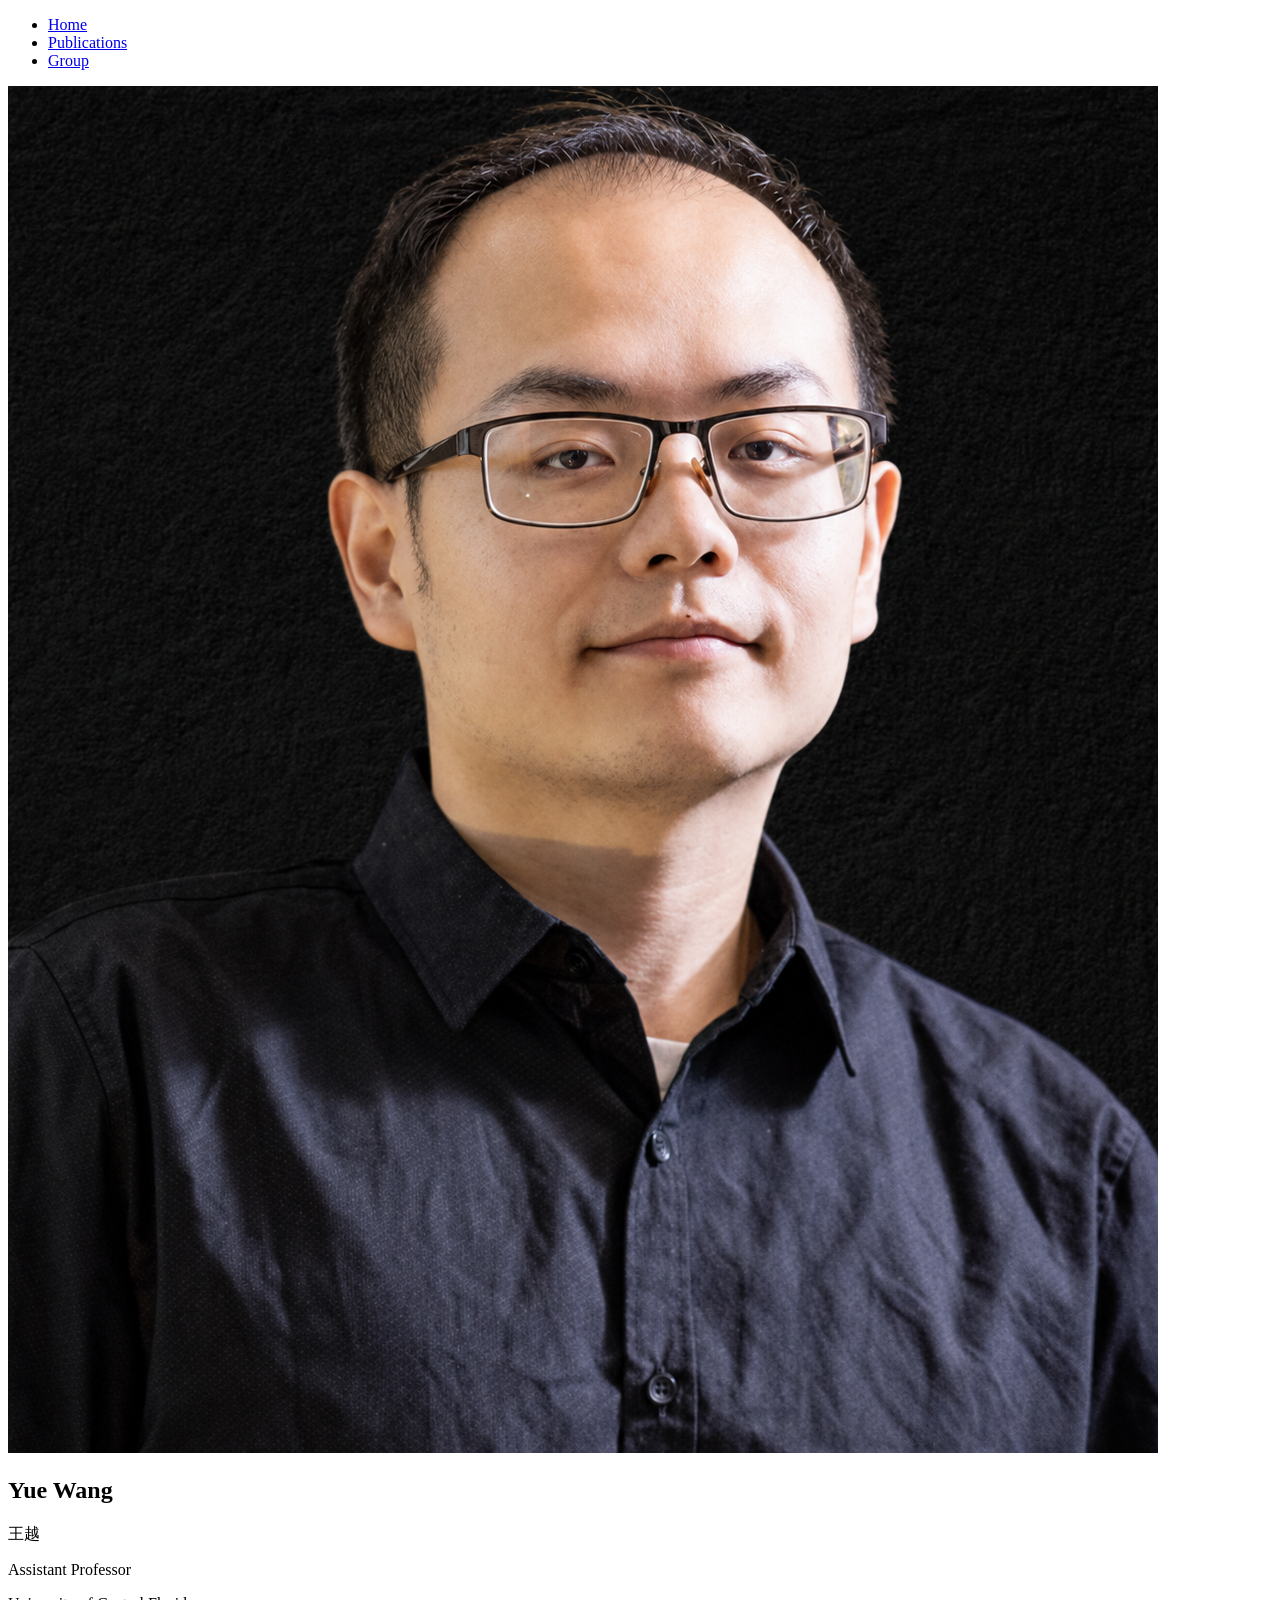
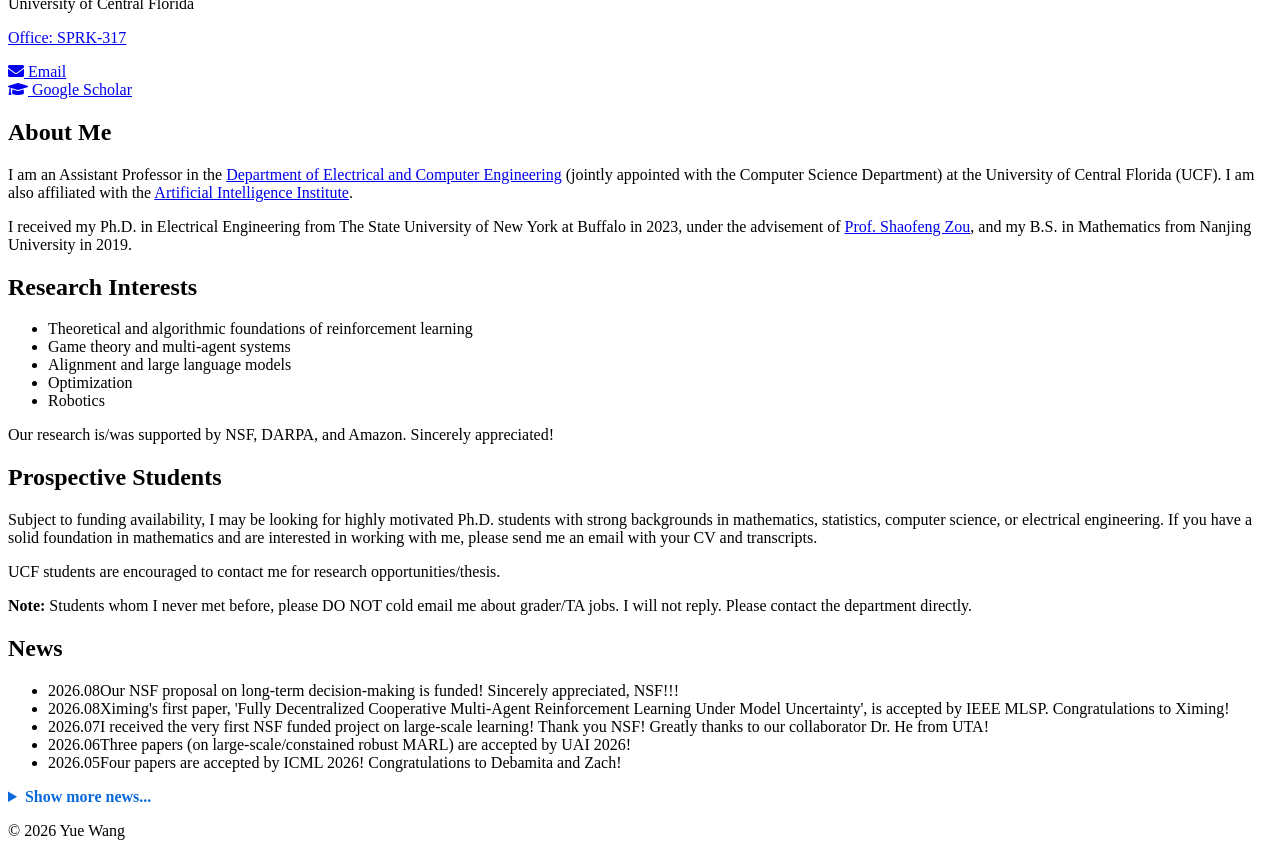
==== index.html @ 458966d5 "Update index.html" ====
<!DOCTYPE html>
<html lang="en">
<head>
    <meta charset="UTF-8">
    <meta name="viewport" content="width=device-width, initial-scale=1.0">
    <title>Yue Wang - Home</title>
    <link rel="stylesheet" href="https://fonts.googleapis.com/css2?family=Inter:wght@300;400;600&family=Merriweather:wght@400;700&display=swap">
    <link rel="stylesheet" href="https://cdnjs.cloudflare.com/ajax/libs/font-awesome/5.15.3/css/all.min.css">
    <link rel="stylesheet" href="styles.css?v=1.2">
</head>
<body class="bg-light">

    <nav class="navbar">
        <div class="nav-container">
            <ul class="nav-links">
                <li><a href="index.html" class="active">Home</a></li>
                <li><a href="publications.html">Publications</a></li>
                <li><a href="group.html">Group</a></li>
            </ul>
        </div>
    </nav>

    <div class="main-layout">
        <aside class="sidebar">
            <div class="sidebar-card">
                <img src="profile2.png" alt="Yue Wang" class="profile-img">
                
                <h1 class="sidebar-name">Yue Wang</h1>
                <p class="sidebar-name-zh">王越</p>
                <p class="sidebar-title">Assistant Professor</p>
                <p class="sidebar-affiliation">University of Central Florida</p>
                <p class="office"><a href="https://map.ucf.edu/print/?&show=139">Office: SPRK-317</a></p>
                
                <div class="sidebar-links">
                    <a href="mailto:yue.wang@ucf.edu" class="email-link">
                        <i class="fas fa-envelope"></i> Email
                    </a>
                    <div class="social-icons">
                        <a href="https://scholar.google.com/citations?user=ndMi_z8AAAAJ"><i class="fas fa-graduation-cap"></i> Google Scholar 
                    </a>
                    </div>
                </div>
            </div>
        </aside>

        <div class="content-area">
            
            <section class="card">
                <h2>About Me</h2>
                <p>I am an Assistant Professor in the <a href="https://www.ece.ucf.edu/" target="_blank">Department of Electrical and Computer Engineering</a> (jointly appointed with the Computer Science Department) at the University of Central Florida (UCF). I am also affiliated with the <a href="https://ai.ucf.edu/" target="_blank">Artificial Intelligence Institute</a>.</p>
                <p>I received my Ph.D. in Electrical Engineering from The State University of New York at Buffalo in 2023, under the advisement of <a href="https://sites.google.com/view/szou/home" target="_blank">Prof. Shaofeng Zou</a>, and my B.S. in Mathematics from Nanjing University in 2019.</p>
            </section>

            <section class="card">
                <h2>Research Interests</h2>
                <ul class="interest-list">
                    <li>Theoretical and algorithmic foundations of reinforcement learning</li>
                    <li>Game theory and multi-agent systems</li>
                    <li>Alignment and large language models</li>
                    <li>Optimization</li>
                    <li>Robotics</li>
                </ul>
                <p>Our research is/was supported by NSF, DARPA, and Amazon. Sincerely appreciated! </p>
            </section>

            <section class="card alert-card">
                <h2>Prospective Students</h2>
                <p>Subject to funding availability, I may be looking for highly motivated Ph.D. students with strong backgrounds in mathematics, statistics, computer science, or electrical engineering. If you have a solid foundation in mathematics and are interested in working with me, please send me an email with your CV and transcripts.</p>
                <p class="note">UCF students are encouraged to contact me for research opportunities/thesis.</p>
                <p class="warning"><strong>Note:</strong> Students whom I never met before, please DO NOT cold email me about grader/TA jobs. I will not reply. Please contact the department directly.</p>
            </section>

            <section class="card">
    <h2>News</h2>
    
    <ul class="news-list" id="auto-news-list">
        <li><span>2026.08</span><span>Our NSF proposal on long-term decision-making is funded! Sincerely appreciated, NSF!!!</span></li>
        <li><span>2026.08</span><span>Ximing's first paper, 'Fully Decentralized Cooperative Multi-Agent Reinforcement Learning Under Model Uncertainty', is accepted by IEEE MLSP. Congratulations to Ximing!</span></li>
        <li><span>2026.07</span><span>I received the very first NSF funded project on large-scale learning! Thank you NSF! Greatly thanks to our collaborator Dr. He from UTA!</span></li>
        <li><span>2026.06</span><span>Three papers (on large-scale/constained robust MARL) are accepted by UAI 2026!</span></li>
        <li><span>2026.05</span><span>Four papers are accepted by ICML 2026! Congratulations to Debamita and Zach!</span></li>
        <li><span>2026.04</span><span>I received the Amazon Research Award (25 Fall) under the program of 'Build on Trainium: Responsible AI'!</span></li>
        <li><span>2026.01</span><span>Zain and Debamita's paper is accepted by ICLR 2026; Another two papers are accepted by ICASSP and AISTATS. Congratulations to the students and collaborators!</span></li>
        <li><span>2026.01</span><span>Two papers are accepted by AAAI 2026 (accepted rate 17.6%, and one is selected as Oral). Congratulations to Shihab and Debamita, and thanks to our collaborators!</span></li>
        <li><span>2026.01</span><span>Our first paper on LLM fine-tuning is accepted by AAMAS 2026 as an Extended Abstract.</span></li>
        </ul>
</section>

<script>
document.addEventListener("DOMContentLoaded", function() {
    const list = document.getElementById('auto-news-list');
    if (!list) return; // 如果找不到列表就退出
    
    const items = Array.from(list.children);
    const MAX_VISIBLE = 5; // 这里设置你要展示的条数
    
    if (items.length > MAX_VISIBLE) {
        // 自动创建折叠框和按钮
        const details = document.createElement('details');
        const summary = document.createElement('summary');
        summary.textContent = 'Show more news...';
        // 保持之前好看的 GitHub 蓝字样式
        summary.style.cssText = 'cursor: pointer; color: #0969da; font-weight: bold; margin-top: 10px; list-style-position: inside;';
        details.appendChild(summary);
        
        // 创建用来装旧新闻的新 ul
        const hiddenUl = document.createElement('ul');
        hiddenUl.className = 'news-list'; // 继承你原本的样式
        hiddenUl.style.marginTop = '10px';
        
        // 核心魔法：把第 6 条及以后的 li 自动挪到折叠框里
        items.slice(MAX_VISIBLE).forEach(item => {
            hiddenUl.appendChild(item);
        });
        
        details.appendChild(hiddenUl);
        // 把做好的折叠框插到原来的列表下面
        list.parentNode.insertBefore(details, list.nextSibling);
    }
});
</script>

        </div>
    </div>

    <footer>
        <p>&copy; 2026 Yue Wang</p>
    </footer>

</body>
</html>
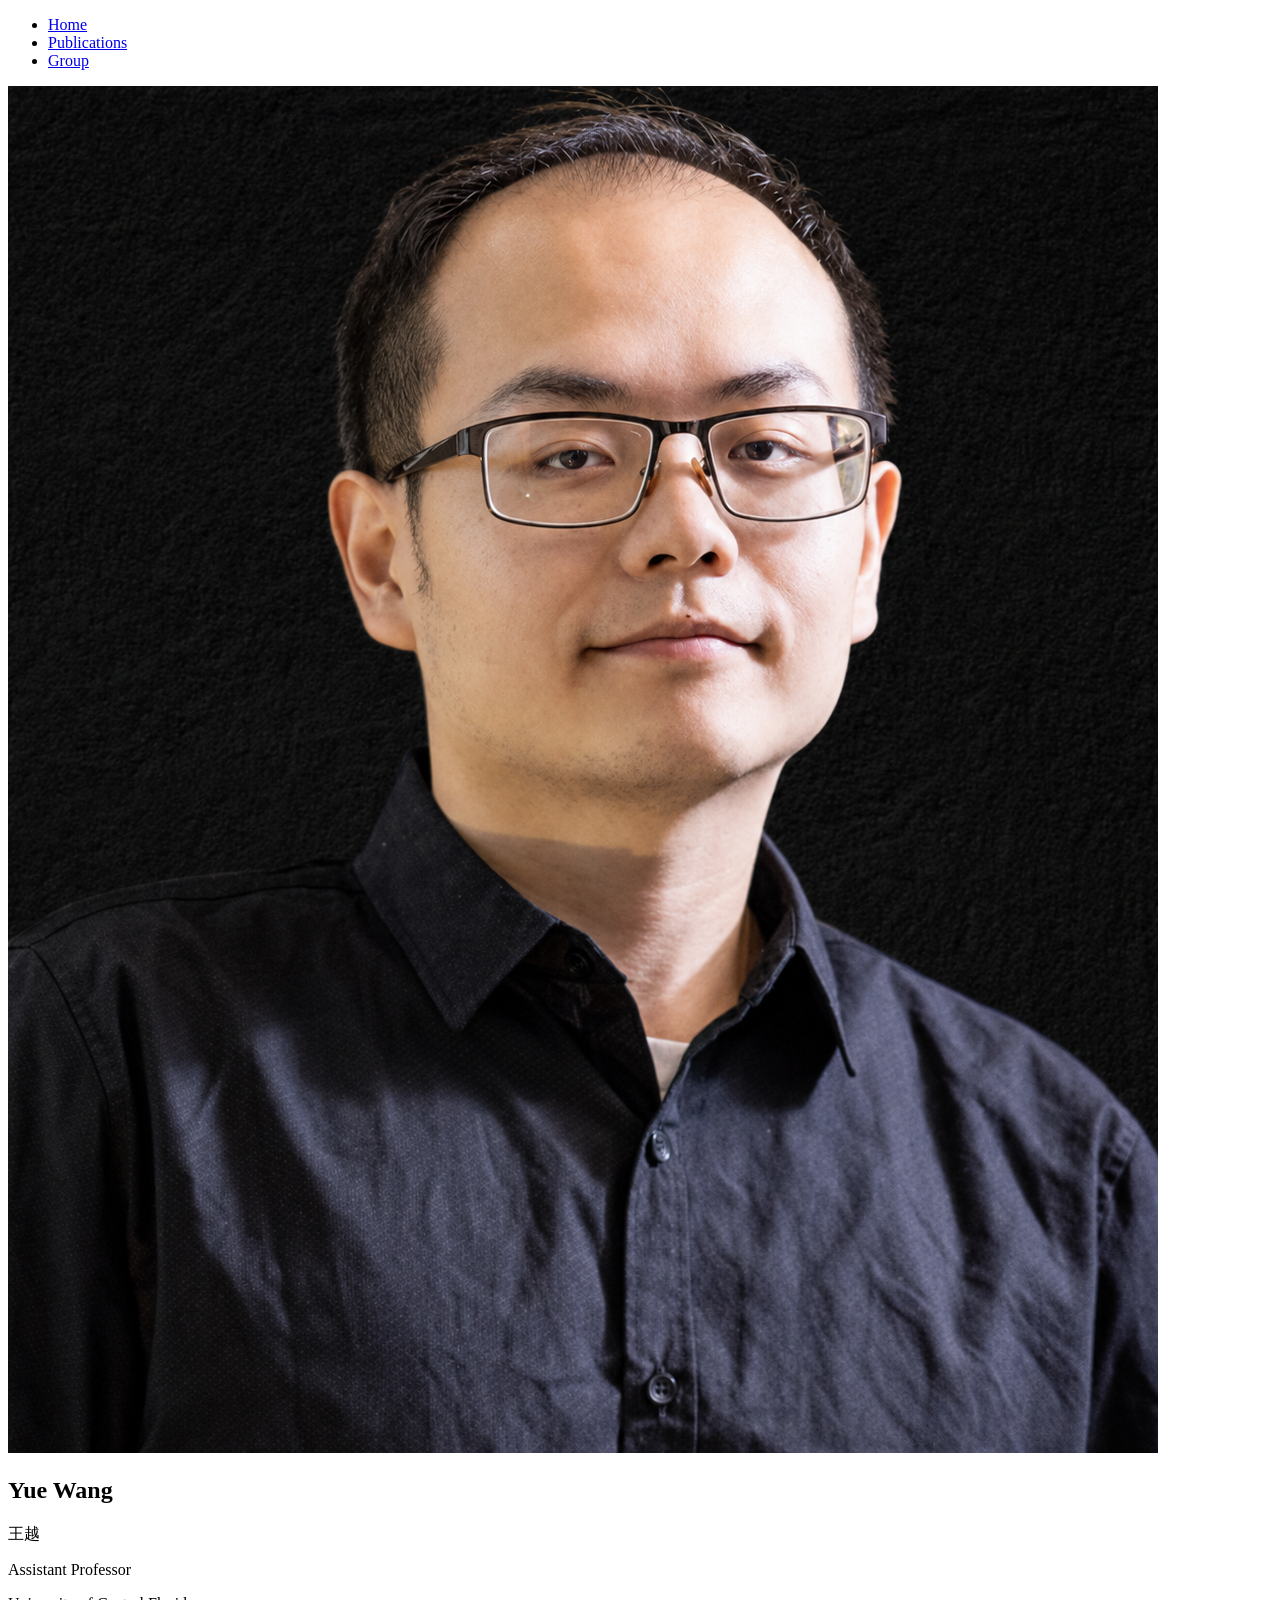
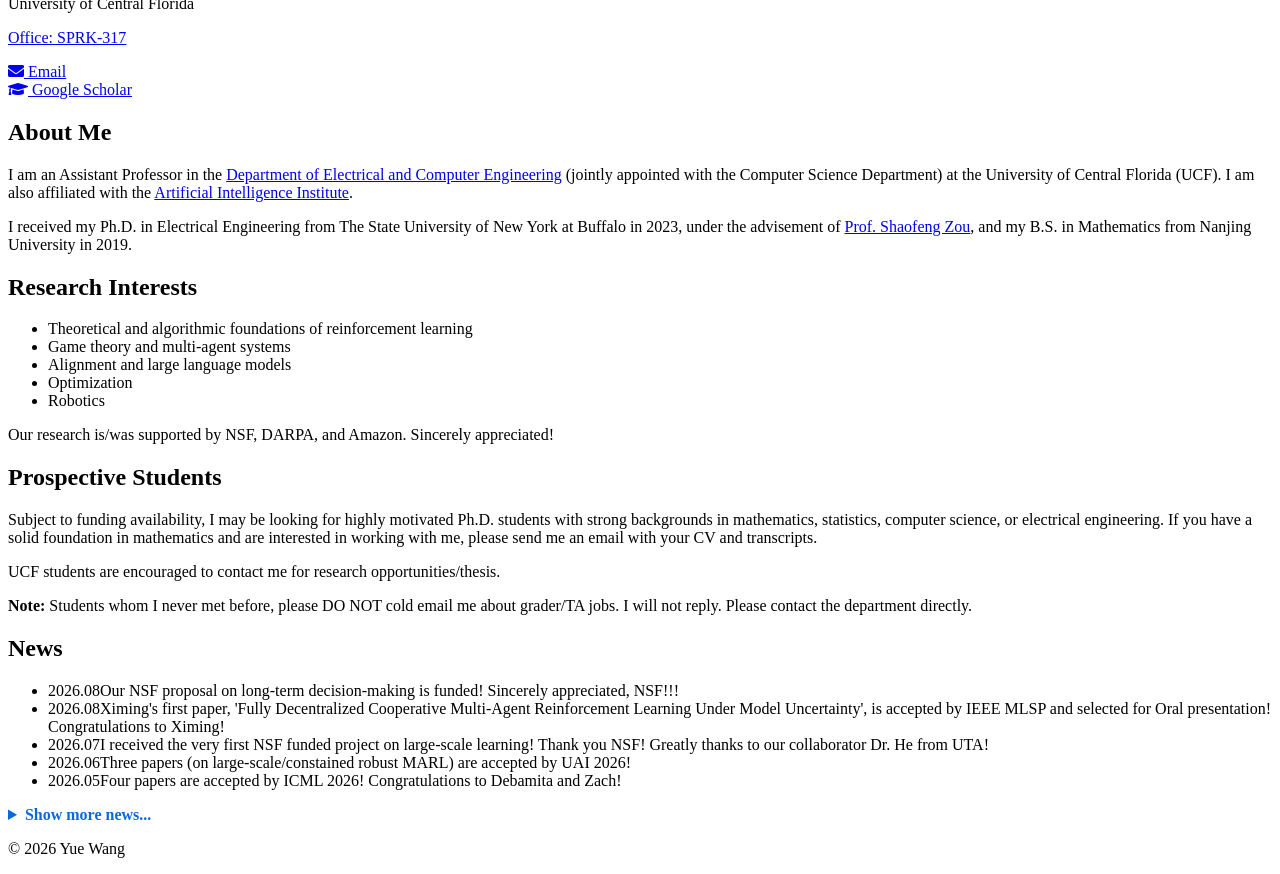
==== commit 830ce33d: "Update index.html" ====
--- a/index.html
+++ b/index.html
@@ -75,11 +75,11 @@
     
     <ul class="news-list" id="auto-news-list">
         <li><span>2026.08</span><span>Our NSF proposal on long-term decision-making is funded! Sincerely appreciated, NSF!!!</span></li>
-        <li><span>2026.08</span><span>Ximing's first paper, 'Fully Decentralized Cooperative Multi-Agent Reinforcement Learning Under Model Uncertainty', is accepted by IEEE MLSP. Congratulations to Ximing!</span></li>
+        <li><span>2026.08</span><span>Ximing's first paper, 'Fully Decentralized Cooperative Multi-Agent Reinforcement Learning Under Model Uncertainty', is accepted by IEEE MLSP and selected for Oral presentation! Congratulations to Ximing!</span></li>
         <li><span>2026.07</span><span>I received the very first NSF funded project on large-scale learning! Thank you NSF! Greatly thanks to our collaborator Dr. He from UTA!</span></li>
         <li><span>2026.06</span><span>Three papers (on large-scale/constained robust MARL) are accepted by UAI 2026!</span></li>
         <li><span>2026.05</span><span>Four papers are accepted by ICML 2026! Congratulations to Debamita and Zach!</span></li>
-        <li><span>2026.04</span><span>I received the Amazon Research Award (25 Fall) under the program of 'Build on Trainium: Responsible AI'!</span></li>
+        <li><span>2026.04</span><span>I received <a href="https://www.amazon.science/research-awards/latest-news/34-amazon-research-awards-build-on-trainium-recipients-announced" target="_blank" rel="noopener noreferrer">an Amazon Research Award (Fall 2025)</a> under the program of 'Build on Trainium: Responsible AI'!</span></li>
         <li><span>2026.01</span><span>Zain and Debamita's paper is accepted by ICLR 2026; Another two papers are accepted by ICASSP and AISTATS. Congratulations to the students and collaborators!</span></li>
         <li><span>2026.01</span><span>Two papers are accepted by AAAI 2026 (accepted rate 17.6%, and one is selected as Oral). Congratulations to Shihab and Debamita, and thanks to our collaborators!</span></li>
         <li><span>2026.01</span><span>Our first paper on LLM fine-tuning is accepted by AAMAS 2026 as an Extended Abstract.</span></li>
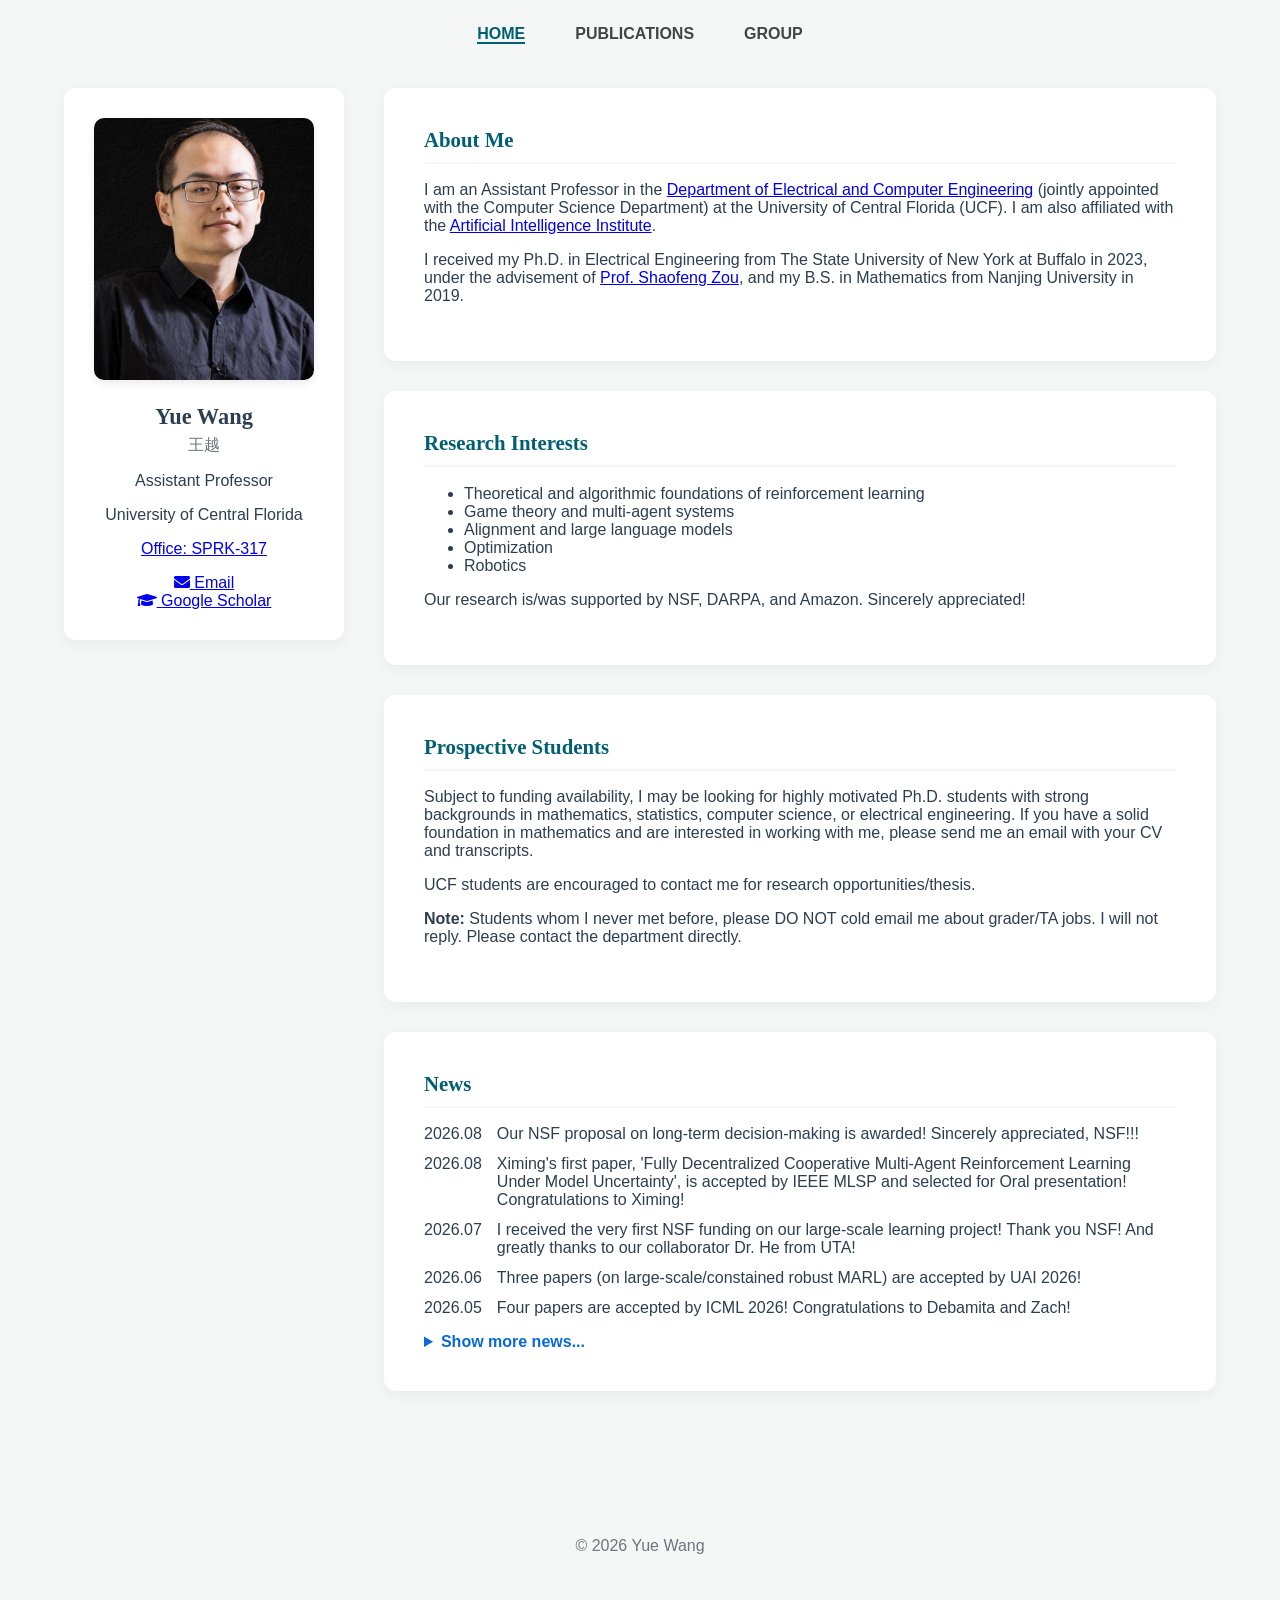
==== commit 82375ccc: "Update index.html" ====
--- a/index.html
+++ b/index.html
@@ -74,9 +74,9 @@
     <h2>News</h2>
     
     <ul class="news-list" id="auto-news-list">
-        <li><span>2026.08</span><span>Our NSF proposal on long-term decision-making is funded! Sincerely appreciated, NSF!!!</span></li>
+        <li><span>2026.08</span><span>Our NSF proposal on long-term decision-making is awarded! Sincerely appreciated, NSF!!!</span></li>
         <li><span>2026.08</span><span>Ximing's first paper, 'Fully Decentralized Cooperative Multi-Agent Reinforcement Learning Under Model Uncertainty', is accepted by IEEE MLSP and selected for Oral presentation! Congratulations to Ximing!</span></li>
-        <li><span>2026.07</span><span>I received the very first NSF funded project on large-scale learning! Thank you NSF! Greatly thanks to our collaborator Dr. He from UTA!</span></li>
+        <li><span>2026.07</span><span>I received the very first NSF funding on our large-scale learning project! Thank you NSF! And greatly thanks to our collaborator Dr. He from UTA!</span></li>
         <li><span>2026.06</span><span>Three papers (on large-scale/constained robust MARL) are accepted by UAI 2026!</span></li>
         <li><span>2026.05</span><span>Four papers are accepted by ICML 2026! Congratulations to Debamita and Zach!</span></li>
         <li><span>2026.04</span><span>I received <a href="https://www.amazon.science/research-awards/latest-news/34-amazon-research-awards-build-on-trainium-recipients-announced" target="_blank" rel="noopener noreferrer">an Amazon Research Award (Fall 2025)</a> under the program of 'Build on Trainium: Responsible AI'!</span></li>
--- a/styles.css
+++ b/styles.css
@@ -0,0 +1,147 @@
+:root {
+    --primary-color: #005f73;
+    --accent-color: #0a9396;
+    --bg-body: #f4f7f6;
+    --bg-card: #ffffff;
+    --text-main: #2c3e50;
+    --text-muted: #6c757d;
+    --font-header: 'Merriweather', serif;
+}
+
+body {
+    background-color: var(--bg-body);
+    margin: 0;
+    font-family: 'Inter', sans-serif;
+    color: var(--text-main);
+}
+
+/* 导航栏 */
+.navbar {
+    background-color: transparent;
+    padding: 25px 0;
+}
+.nav-container {
+    width: 90%;
+    max-width: 1300px;
+    margin: 0 auto;
+    display: flex;
+    justify-content: center;
+}
+.nav-links {
+    list-style: none;
+    display: flex;
+    margin: 0; padding: 0;
+}
+.nav-links li { margin: 0 25px; }
+.nav-links a {
+    color: #444;
+    text-decoration: none;
+    font-weight: 600;
+    text-transform: uppercase;
+}
+.nav-links a.active { color: var(--primary-color); border-bottom: 2px solid var(--primary-color); }
+
+/* 主布局 - 百分比宽度 */
+.main-layout {
+    display: flex;
+    width: 90%;
+    max-width: 1300px;
+    margin: 20px auto 60px;
+    gap: 40px;
+}
+
+/* 左侧边栏照片样式 */
+.sidebar {
+    flex: 1;
+    min-width: 280px;
+}
+.sidebar-card {
+    background: var(--bg-card);
+    border-radius: 12px;
+    padding: 30px;
+    text-align: center;
+    box-shadow: 0 4px 15px rgba(0,0,0,0.05);
+    position: sticky;
+    top: 40px;
+}
+.profile-img {
+    width: 100%;
+    max-width: 220px;
+    border-radius: 10px; /* 圆角增加干净感 */
+    margin-bottom: 20px;
+    box-shadow: 0 4px 10px rgba(0,0,0,0.08);
+}
+.sidebar-name { font-size: 1.4rem; margin: 0; font-family: var(--font-header); }
+.sidebar-name-zh { color: var(--text-muted); margin: 5px 0 15px; }
+
+/* 右侧卡片区域 */
+.content-area {
+    flex: 3;
+}
+.card {
+    background: var(--bg-card);
+    border-radius: 12px;
+    padding: 40px;
+    margin-bottom: 30px;
+    box-shadow: 0 4px 15px rgba(0,0,0,0.05);
+}
+.card h2 {
+    margin-top: 0;
+    font-family: var(--font-header);
+    font-size: 1.3rem; /* 缩小了标题 */
+    color: var(--primary-color);
+    border-bottom: 2px solid var(--bg-body);
+    padding-bottom: 10px;
+}
+
+/* News 列表修复 */
+.news-list { list-style: none; padding: 0; }
+.news-list li { display: flex; gap: 15px; margin-bottom: 12px; align-items: baseline; }
+.news-list .date { color: var(--accent-color); font-weight: bold; min-width: 85px; }
+
+/* 响应式：手机端自动变单列 */
+@media (max-width: 992px) {
+    .main-layout { flex-direction: column; width: 95%; }
+    .sidebar-card { position: static; }
+    .news-list li { flex-direction: column; gap: 5px; }
+}
+
+footer { text-align: center; padding: 40px 0; color: var(--text-muted); }
+
+/* --- Photo Gallery --- */
+.gallery-grid {
+    display: grid;
+    /* This automatically creates a responsive grid. Images will be at least 250px wide */
+    grid-template-columns: repeat(auto-fill, minmax(250px, 1fr));
+    gap: 20px;
+    margin-top: 20px;
+}
+
+.gallery-item {
+    margin: 0;
+    overflow: hidden;
+    border-radius: 8px;
+    box-shadow: 0 2px 4px rgba(0,0,0,0.1);
+    background-color: var(--bg-light);
+}
+
+.gallery-item img {
+    width: 100%;
+    height: 200px; /* Forces all images to be the same height */
+    object-fit: cover; /* Prevents images from stretching weirdly */
+    display: block;
+    transition: transform 0.3s ease;
+}
+
+/* Adds a nice zoom effect when someone hovers over the image */
+.gallery-item img:hover {
+    transform: scale(1.05);
+}
+
+.gallery-item figcaption {
+    padding: 12px;
+    text-align: center;
+    font-size: 0.9rem;
+    color: var(--text-muted);
+    font-weight: 500;
+}
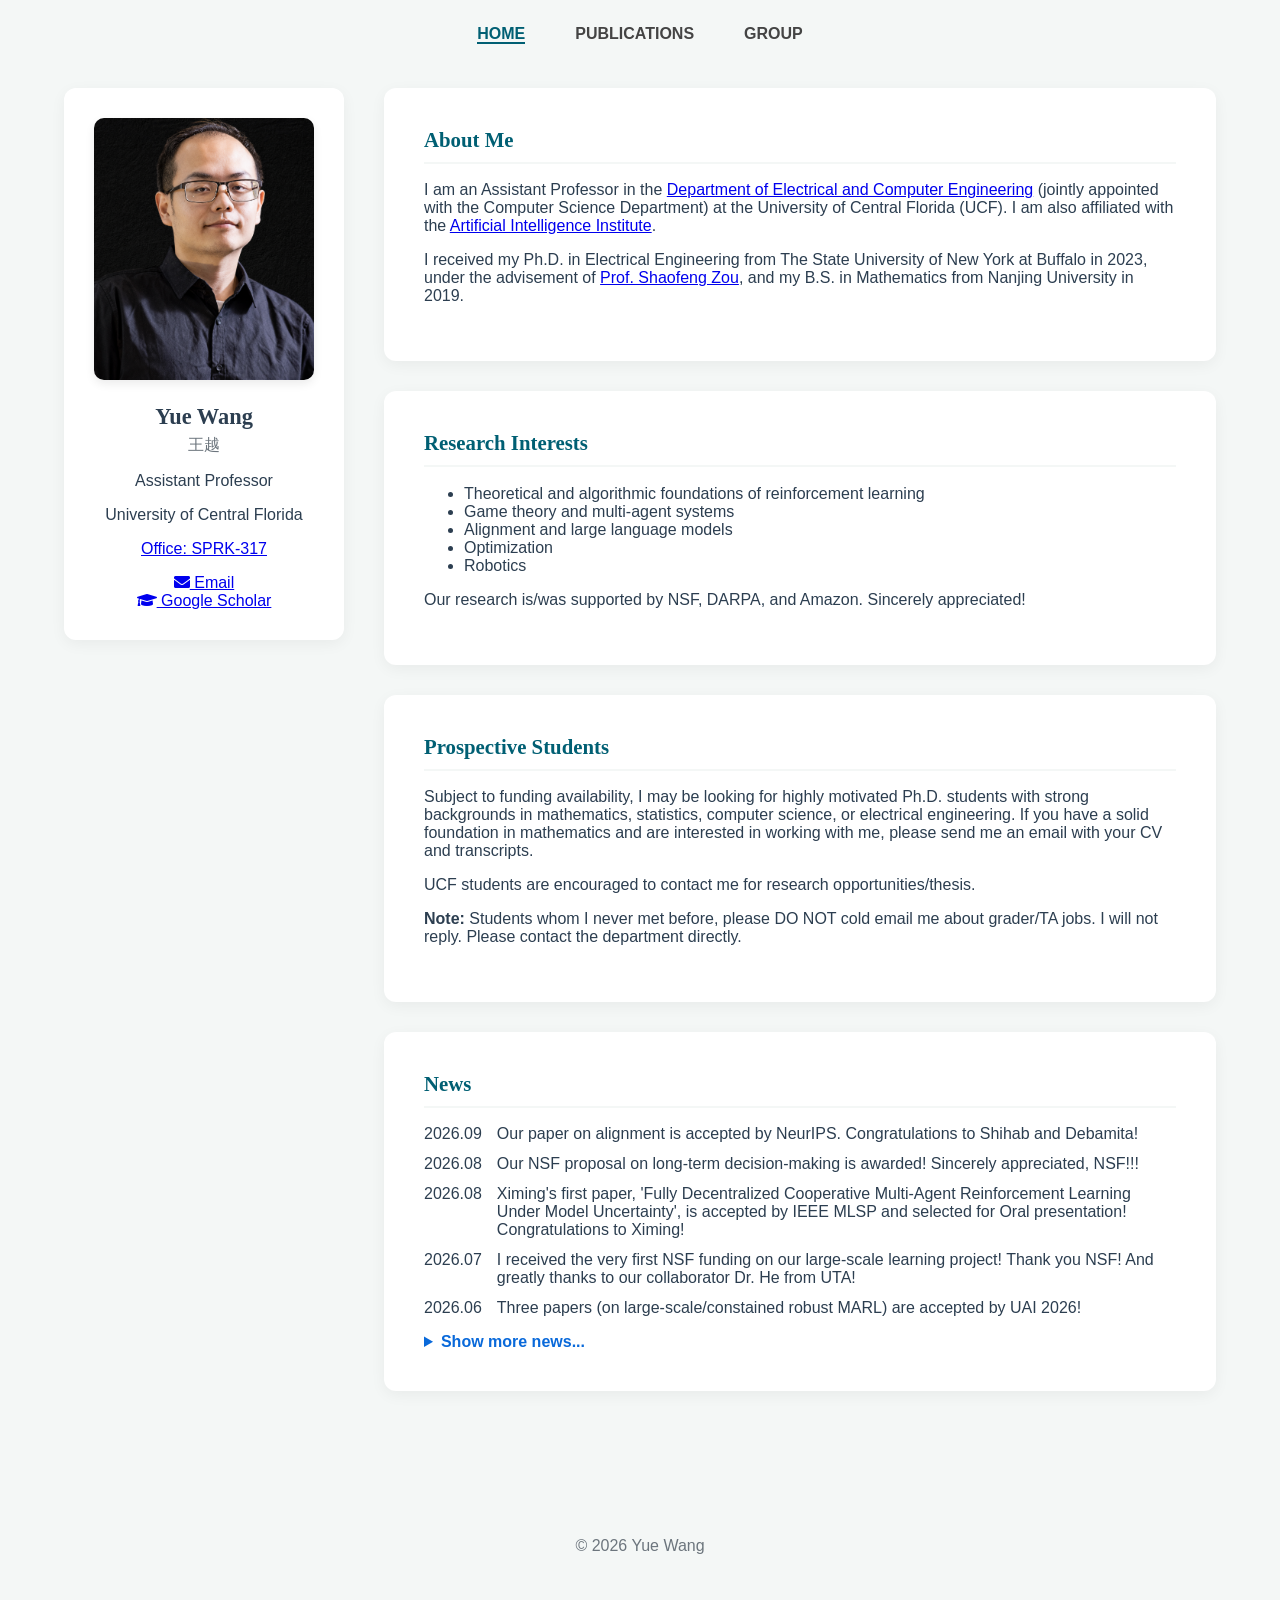
==== commit 547de246: "Update news list with recent achievements Added news items about recent paper acceptances and fundin" ====
--- a/index.html
+++ b/index.html
@@ -74,6 +74,7 @@
     <h2>News</h2>
     
     <ul class="news-list" id="auto-news-list">
+        <li><span>2026.09</span><span>Our paper on alignment is accepted by NeurIPS. Congratulations to Shihab and Debamita!</span></li>
         <li><span>2026.08</span><span>Our NSF proposal on long-term decision-making is awarded! Sincerely appreciated, NSF!!!</span></li>
         <li><span>2026.08</span><span>Ximing's first paper, 'Fully Decentralized Cooperative Multi-Agent Reinforcement Learning Under Model Uncertainty', is accepted by IEEE MLSP and selected for Oral presentation! Congratulations to Ximing!</span></li>
         <li><span>2026.07</span><span>I received the very first NSF funding on our large-scale learning project! Thank you NSF! And greatly thanks to our collaborator Dr. He from UTA!</span></li>
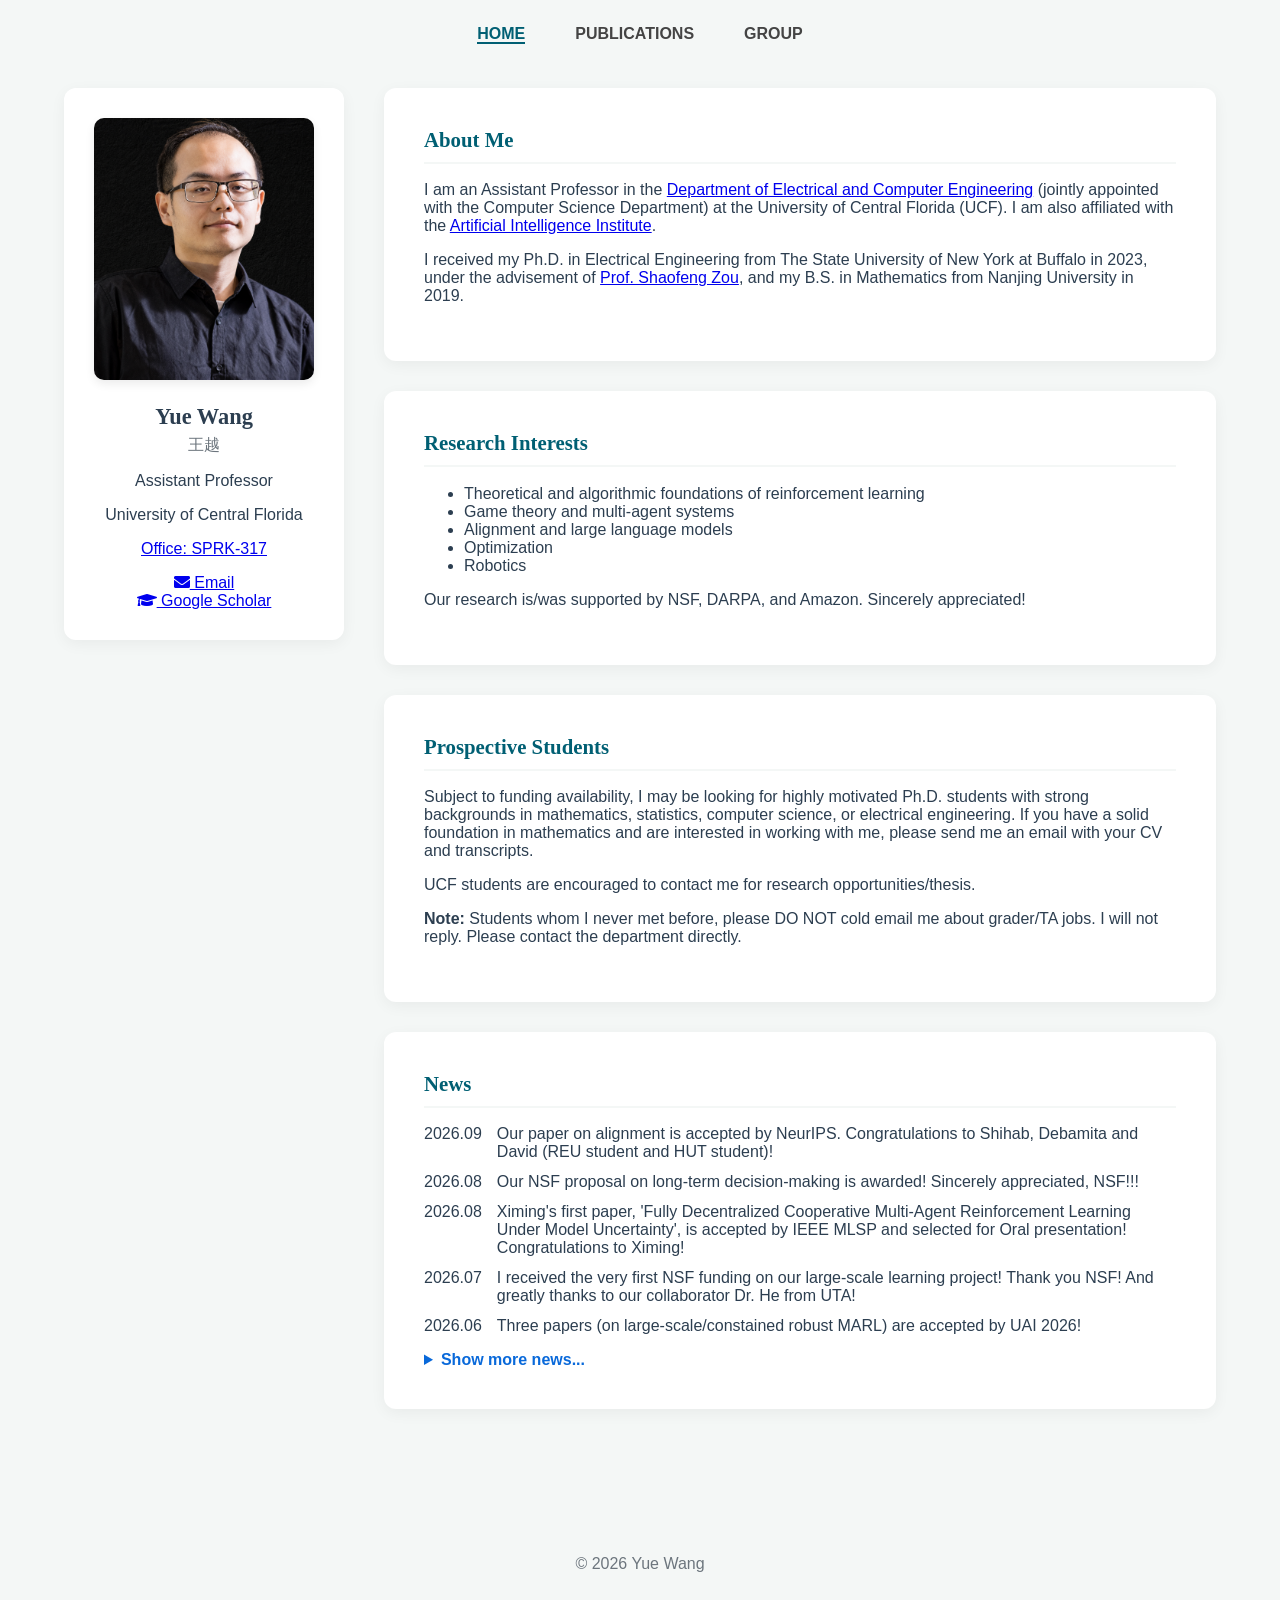
==== commit 1420ad63: "Update news list with additional author details" ====
--- a/index.html
+++ b/index.html
@@ -74,7 +74,7 @@
     <h2>News</h2>
     
     <ul class="news-list" id="auto-news-list">
-        <li><span>2026.09</span><span>Our paper on alignment is accepted by NeurIPS. Congratulations to Shihab and Debamita!</span></li>
+        <li><span>2026.09</span><span>Our paper on alignment is accepted by NeurIPS. Congratulations to Shihab, Debamita and David (REU student and HUT student)!</span></li>
         <li><span>2026.08</span><span>Our NSF proposal on long-term decision-making is awarded! Sincerely appreciated, NSF!!!</span></li>
         <li><span>2026.08</span><span>Ximing's first paper, 'Fully Decentralized Cooperative Multi-Agent Reinforcement Learning Under Model Uncertainty', is accepted by IEEE MLSP and selected for Oral presentation! Congratulations to Ximing!</span></li>
         <li><span>2026.07</span><span>I received the very first NSF funding on our large-scale learning project! Thank you NSF! And greatly thanks to our collaborator Dr. He from UTA!</span></li>
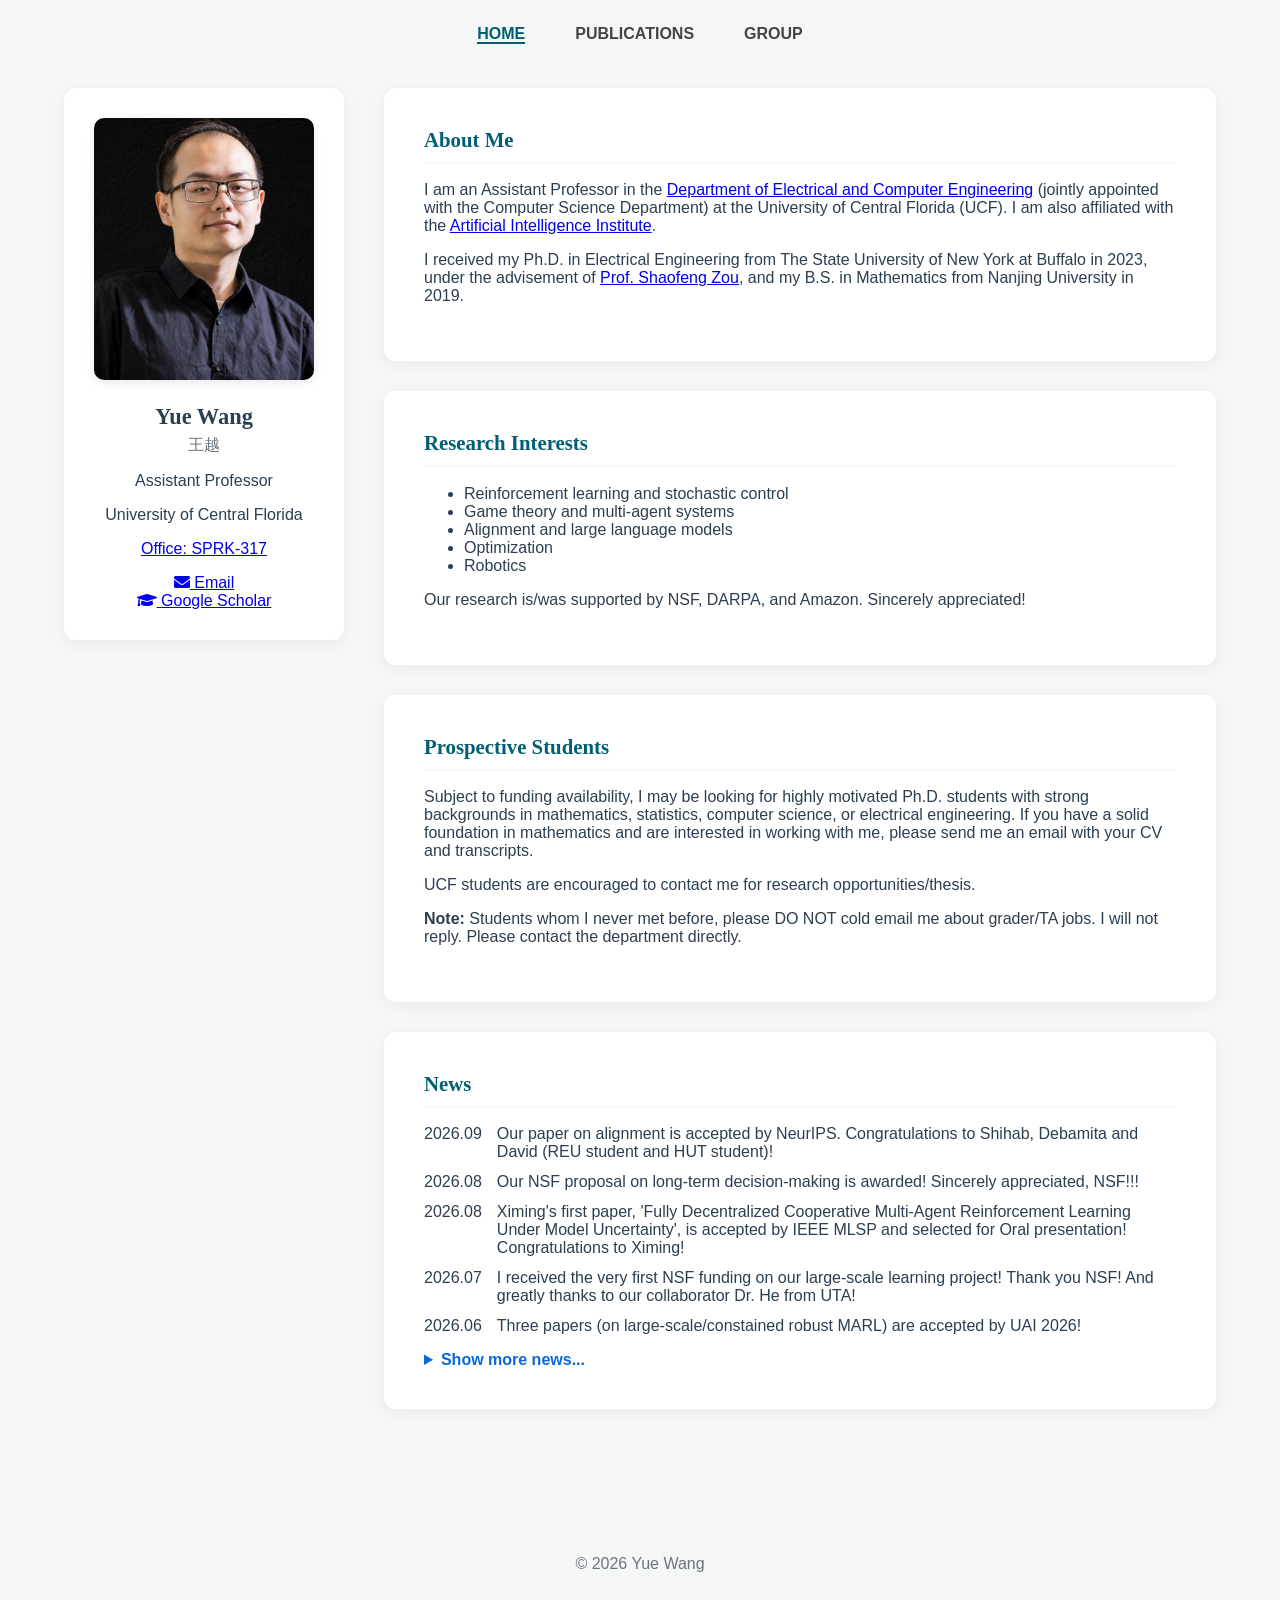
==== commit 8f49ff80: "Update research interests in index.html" ====
--- a/index.html
+++ b/index.html
@@ -54,7 +54,7 @@
             <section class="card">
                 <h2>Research Interests</h2>
                 <ul class="interest-list">
-                    <li>Theoretical and algorithmic foundations of reinforcement learning</li>
+                    <li>Reinforcement learning and stochastic control</li>
                     <li>Game theory and multi-agent systems</li>
                     <li>Alignment and large language models</li>
                     <li>Optimization</li>
